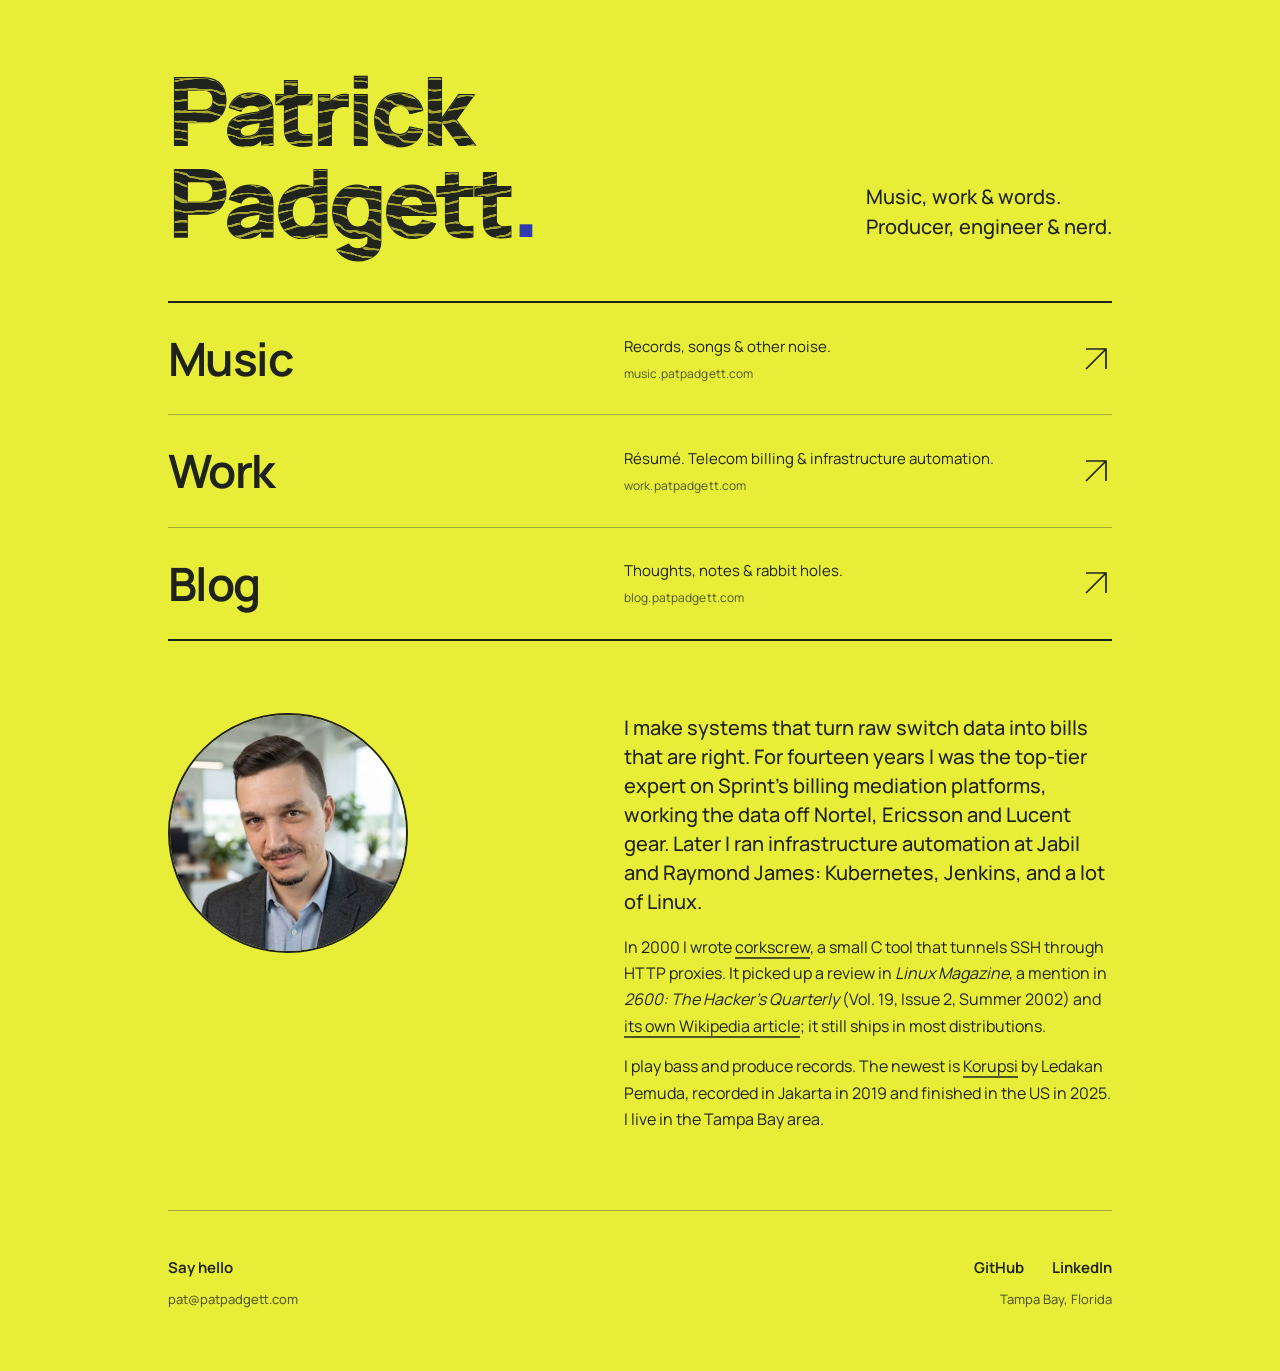
==== classic/index.html @ cf7522a0 "New hub: The Bedroom, 1988 (from genx.patpadgett.com @ cbd11b4); previous hub archived at /classic/" ====
<!doctype html>
<html lang="en">
<head>
<meta charset="utf-8"><meta name="viewport" content="width=device-width,initial-scale=1">
<title>Patrick Padgett — Music, work & words</title>
<meta name="description" content="Patrick Padgett: telecom billing mediation engineer, infrastructure automation, bassist and producer, author of corkscrew. Music, résumé and blog in one place.">
<meta name="theme-color" content="#e8ed38"><meta name="robots" content="noindex,follow">
<link rel="canonical" href="https://patpadgett.com/classic/">
<meta property="og:title" content="Patrick Padgett — Music, work &amp; words">
<meta property="og:description" content="Telecom billing mediation engineer, infrastructure automation, bassist and producer, author of corkscrew. Music, résumé and blog.">
<meta property="og:image" content="https://patpadgett.com/assets/avatar@2x.jpg">
<meta property="og:url" content="https://patpadgett.com/classic/">
<meta property="og:type" content="profile">
<meta name="twitter:card" content="summary">
<meta name="twitter:image" content="https://patpadgett.com/assets/avatar@2x.jpg">
<script type="application/ld+json">{"@context": "https://schema.org", "@graph": [{"@type": "WebSite", "@id": "https://patpadgett.com/#site", "url": "https://patpadgett.com/", "name": "Patrick Padgett", "publisher": {"@id": "https://patpadgett.com/#me"}}, {"@type": "Person", "@id": "https://patpadgett.com/#me", "name": "Patrick Padgett", "url": "https://patpadgett.com/", "image": "https://patpadgett.com/assets/avatar@2x.jpg", "email": "mailto:pat@patpadgett.com", "jobTitle": "Telecom Billing Mediation Engineer", "description": "Telecom billing mediation engineer, infrastructure automation engineer, bassist and producer, and author of corkscrew (SSH over HTTP proxies).", "address": {"@type": "PostalAddress", "addressLocality": "Tampa Bay", "addressRegion": "FL", "addressCountry": "US"}, "sameAs": ["https://www.linkedin.com/in/patpadgett", "https://github.com/patpadgett", "https://work.patpadgett.com/", "https://music.patpadgett.com/", "https://blog.patpadgett.com/", "https://en.wikipedia.org/wiki/Corkscrew_(program)"], "knowsAbout": ["Telecom billing mediation", "Revenue assurance", "Kubernetes", "Jenkins", "Linux", "corkscrew", "Music production", "Bass guitar"]}]}</script>
<link rel="stylesheet" href="styles.css">
</head>
<body>
<main>
<header><h1>Patrick<br>Padgett<span class="period">.</span></h1><p class="intro">Music, work &amp; words.<br>Producer, engineer &amp; nerd.</p></header>
<nav aria-label="Explore my websites">
<a class="destination" href="https://music.patpadgett.com"><span class="name">Music</span><span class="detail">Records, songs &amp; other noise.<span class="domain">music.patpadgett.com</span></span><svg viewBox="0 0 32 32" aria-hidden="true"><path d="M6 26 26 6M6 6h20v20"/></svg></a>
<a class="destination" href="https://work.patpadgett.com"><span class="name">Work</span><span class="detail">Résumé. Telecom billing &amp; infrastructure automation.<span class="domain">work.patpadgett.com</span></span><svg viewBox="0 0 32 32" aria-hidden="true"><path d="M6 26 26 6M6 6h20v20"/></svg></a>
<a class="destination" href="https://blog.patpadgett.com"><span class="name">Blog</span><span class="detail">Thoughts, notes &amp; rabbit holes.<span class="domain">blog.patpadgett.com</span></span><svg viewBox="0 0 32 32" aria-hidden="true"><path d="M6 26 26 6M6 6h20v20"/></svg></a>
</nav>
<section class="about" aria-labelledby="about-h">
<h2 id="about-h" class="about__h">About</h2>
<img class="about__photo" src="assets/avatar.jpg" srcset="assets/avatar.jpg 1x, assets/avatar@2x.jpg 2x" width="240" height="240" alt="Portrait of Patrick Padgett" loading="eager">
<div class="about__text">
<p>I make systems that turn raw switch data into bills that are right. For fourteen years I was the top-tier expert on Sprint&rsquo;s billing mediation platforms, working the data off Nortel, Ericsson and Lucent gear. Later I ran infrastructure automation at Jabil and Raymond James: Kubernetes, Jenkins, and a lot of Linux.</p>
<p>In 2000 I wrote <a href="https://github.com/patpadgett/corkscrew">corkscrew</a>, a small C tool that tunnels SSH through HTTP proxies. It picked up a review in <cite>Linux Magazine</cite>, a mention in <cite>2600: The Hacker&rsquo;s Quarterly</cite> (Vol. 19, Issue&nbsp;2, Summer 2002) and <a href="https://en.wikipedia.org/wiki/Corkscrew_(program)">its own Wikipedia article</a>; it still ships in most distributions.</p>
<p>I play bass and produce records. The newest is <a href="https://music.patpadgett.com">Korupsi</a> by Ledakan Pemuda, recorded in Jakarta in 2019 and finished in the US in 2025. I live in the Tampa Bay area.</p>
</div>
</section>
<footer><div class="foot__col"><a href="mailto:pat@patpadgett.com">Say hello</a><span class="email">pat@patpadgett.com</span></div><div class="foot__col foot__col--r"><span class="foot__links"><a href="https://github.com/patpadgett">GitHub</a><a href="https://www.linkedin.com/in/patpadgett">LinkedIn</a></span><span class="where">Tampa Bay, Florida</span></div></footer>
</main>
<script src="vat.js" defer></script>
</body>
</html>
---- classic/styles.css ----
@font-face{font-family:Manrope;src:url('assets/manrope.woff2') format('woff2');font-weight:200 800;font-display:swap}
:root{--paper:#e8ed38;--ink:#20231c;--muted:#505529;--line:#a4aa31;--focus:#303ab1;color-scheme:light;font-family:Manrope,sans-serif;color:var(--ink);background:var(--paper)}
*{box-sizing:border-box}body{margin:0}::selection{color:var(--paper);background:var(--ink)}html{scrollbar-color:var(--ink) var(--paper)}
main{width:min(1040px,100%);margin:auto;padding:64px 48px 56px;min-height:100svh;display:flex;flex-direction:column}
header{display:flex;align-items:flex-end;justify-content:space-between;gap:32px;padding-bottom:54px}
h1{font-size:clamp(56px,7.3vw,96px);font-weight:800;line-height:.98;letter-spacing:-.04em;margin:0;position:relative;overflow:clip;overflow-clip-margin:.3em}.period{color:var(--focus)}
.vat{position:absolute;top:0;left:0;pointer-events:none;z-index:0;mask-repeat:no-repeat;-webkit-mask-repeat:no-repeat;mask-size:100% 100%;-webkit-mask-size:100% 100%}.vat-on{color:transparent;isolation:isolate;-webkit-text-stroke:1.25px var(--ink);paint-order:stroke fill}.vat-on>*:not(.vat){position:relative;z-index:1}.vat-on .period{color:var(--focus);-webkit-text-stroke:0;cursor:pointer;display:inline-block;transition:transform .26s cubic-bezier(.16,1,.3,1)}.vat-on .period:hover{transform:translateY(-.04em) scale(1.08)}.vat-on .period.is-pressed{transform:translateY(.03em) scale(.9);transition-duration:.1s}
@media(prefers-reduced-motion:reduce){.vat{display:none}.vat-on{color:var(--ink)}}
.intro{margin:0 0 5px;font-size:20px;line-height:1.5;font-weight:500;text-wrap:balance}
.about{display:grid;grid-template-columns:1fr 1fr 32px;column-gap:24px;align-items:start;padding:72px 0 64px;border-bottom:1px solid var(--line)}.about__text{grid-column:2/4}.about__h{position:absolute;width:1px;height:1px;overflow:hidden;clip:rect(0 0 0 0);white-space:nowrap}.about__photo{border-radius:50%;object-fit:cover;border:2px solid var(--ink)}.about__text p{margin:0 0 14px;font-size:16px;line-height:1.65;text-wrap:pretty}.about__text p:first-child{font-size:20px;line-height:1.45;font-weight:500;margin-bottom:18px}.about__photo{width:240px;height:240px}.about__text cite{font-style:italic}.about__text a{text-decoration:underline;text-decoration-color:var(--muted);text-decoration-thickness:1.5px;text-underline-offset:4px;padding-block:2px}.about__text a:hover{text-decoration-color:var(--ink)}
nav{border-top:2px solid var(--ink)}.destination:last-child{border-bottom:2px solid var(--ink)}a{color:inherit;text-decoration:none;text-underline-offset:5px}
.destination{display:grid;grid-template-columns:1fr 1fr 32px;align-items:center;column-gap:24px;padding:28px 0;border-bottom:1px solid var(--line);position:relative;transition:background-color .22s var(--ease-out),transform .28s var(--ease-out);--ease-out:cubic-bezier(.16,1,.3,1)}
.name{font-size:clamp(30px,4.2vw,46px);font-weight:650;letter-spacing:-.035em;line-height:1.2;transition:transform .28s cubic-bezier(.16,1,.3,1)}.detail{font-size:15px;line-height:1.6}.domain{display:block;font-size:12px;color:var(--muted);margin-top:5px;letter-spacing:.01em}
svg{width:32px;height:32px;fill:none;stroke:currentColor;stroke-width:1.7;justify-self:end;transition:transform .28s cubic-bezier(.16,1,.3,1)}
a:focus-visible{outline:3px solid var(--focus);outline-offset:5px}.destination:focus-visible{outline-offset:-3px}.destination::before{content:"";position:absolute;inset:0 -16px;background:#dce22f;opacity:0;transition:opacity .22s;z-index:-1}.destination:hover::before,.destination:focus-visible::before{opacity:1}.destination:hover .name,.destination:focus-visible .name{transform:translateX(12px)}.destination:hover svg,.destination:focus-visible svg{transform:translate(3px,-3px)}.destination:active .name{transform:translateX(16px);transition-duration:.1s}.destination:active svg{transform:translate(6px,-6px);transition-duration:.1s}
.tw404{display:block;color:var(--muted);font-size:14px;margin-top:6px;word-break:break-all}
.lost{margin:40px 0 0;font-size:16px}.lost a{text-decoration:underline;text-decoration-color:var(--muted);text-underline-offset:4px}.lost a:hover{text-decoration-color:var(--ink)}
footer{margin-top:auto;padding:40px 0 0;display:flex;justify-content:space-between;align-items:flex-start;gap:28px;font-size:15px;font-weight:650}.foot__col{display:flex;flex-direction:column}.foot__col--r{text-align:right;align-items:flex-end}.foot__links{display:flex;gap:28px}footer a{display:inline-block;padding:6px 0;line-height:1.4}.email,.where{display:block;color:var(--muted);font-size:13px;font-weight:450;line-height:1.4;padding:6px 0}footer a:hover{text-decoration:underline;text-underline-offset:5px;text-decoration-color:var(--ink)}
@media(max-width:1000px){.about{grid-template-columns:1fr 1fr 32px}.about__photo{width:200px;height:200px}.about__text{grid-column:2/4}.about__text p:first-child{font-size:19px}}
@media(max-width:820px){.about{grid-template-columns:160px 1fr;column-gap:32px}.about__photo{width:160px;height:160px}.about__text{grid-column:2}.about__text p:first-child{font-size:18px}header{align-items:flex-end}.intro{font-size:18px}}
@media(max-width:640px){.about{grid-template-columns:1fr;gap:20px;padding:52px 0 40px}.about__text{grid-column:1}.about__photo{width:112px;height:112px}.about__text p:first-child{font-size:18px}main{padding:40px 24px 24px}header{display:block;padding-bottom:32px}h1{font-size:64px}.intro{font-size:16px;margin-top:24px;line-height:1.5}.destination{grid-template-columns:1fr 28px;gap:8px;padding:22px 0}.name{font-size:34px}.detail{grid-column:1;grid-row:2;font-size:14px}.destination svg{grid-column:2;grid-row:1/3;width:26px;height:26px}.domain{font-size:12px;margin-top:3px}footer{gap:20px;padding-top:30px;font-size:13px}.email,.where{font-size:12px}}
@media(max-width:360px){main{padding-inline:20px}h1{font-size:58px}footer{gap:14px}}
@media(prefers-reduced-motion:reduce){*,*::before,*::after{transition-duration:.01ms!important}.destination:hover .name,.destination:focus-visible .name,.destination:active .name,.destination:hover svg,.destination:focus-visible svg,.destination:active svg{transform:none}}
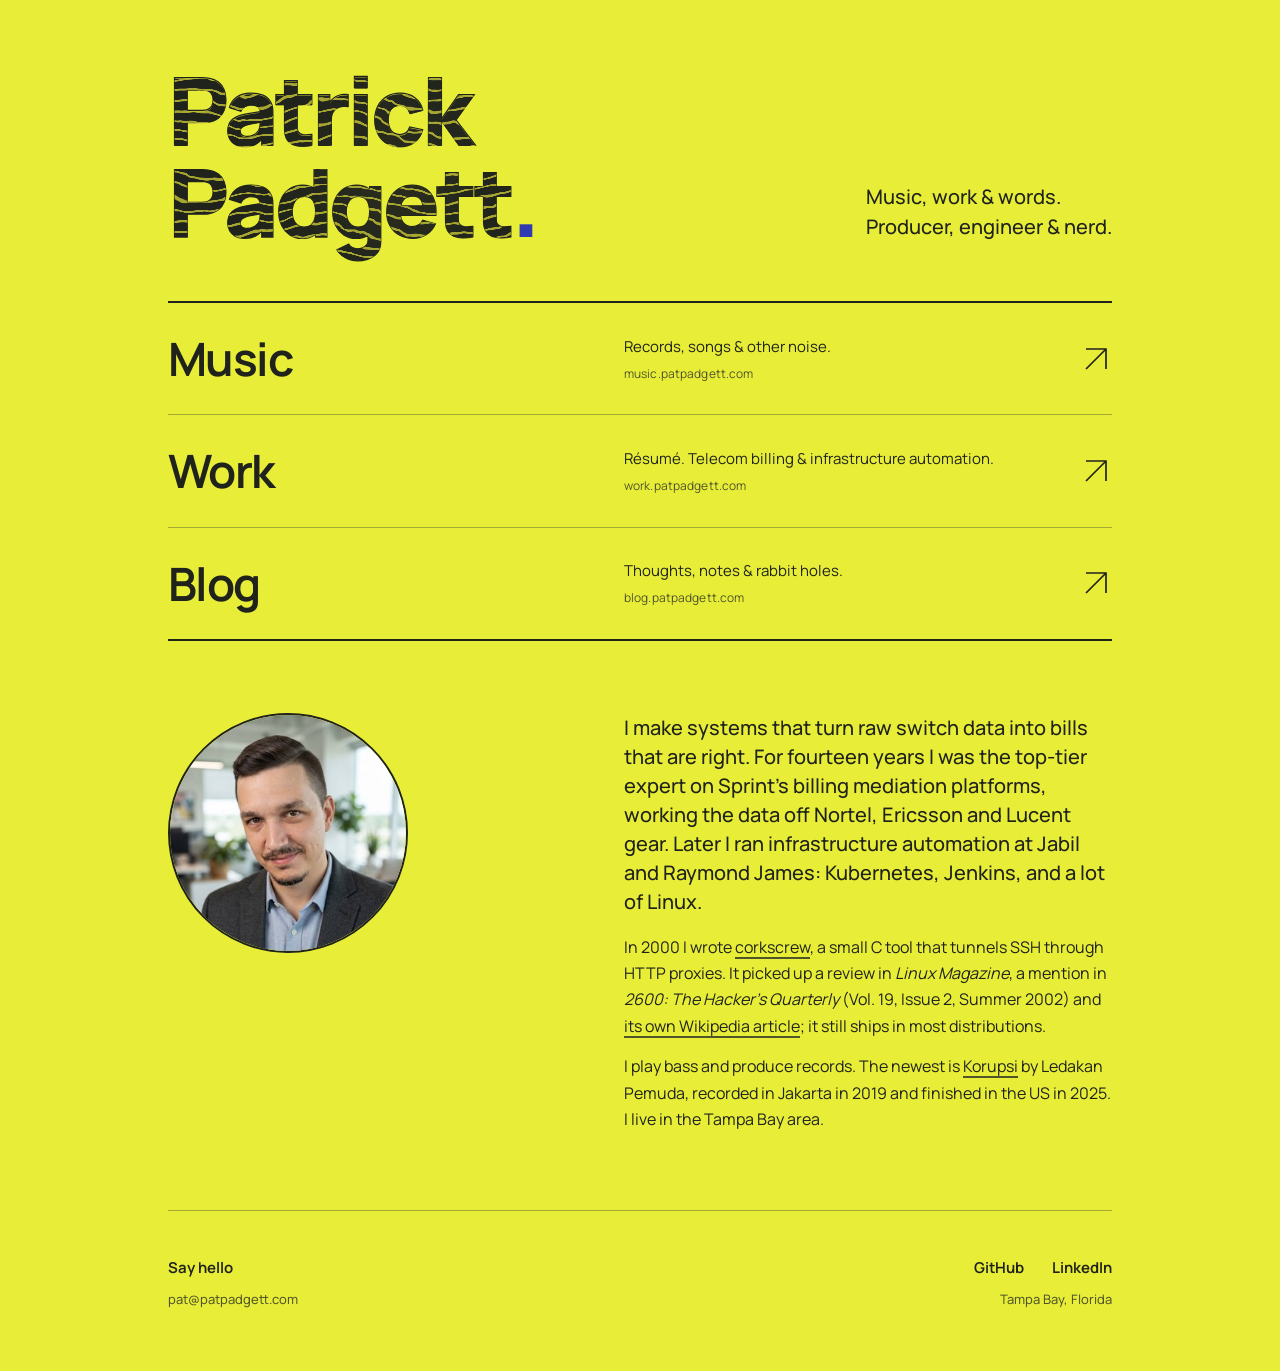
==== commit b9f649fe: "Add Google Analytics (G-F128M4WQ57)" ====
--- a/classic/index.html
+++ b/classic/index.html
@@ -1,6 +1,9 @@
 <!doctype html>
 <html lang="en">
 <head>
+<!-- Google tag (gtag.js) -->
+<script async src="https://www.googletagmanager.com/gtag/js?id=G-F128M4WQ57"></script>
+<script>window.dataLayer=window.dataLayer||[];function gtag(){dataLayer.push(arguments);}gtag('js',new Date());gtag('config','G-F128M4WQ57');</script>
 <meta charset="utf-8"><meta name="viewport" content="width=device-width,initial-scale=1">
 <title>Patrick Padgett — Music, work & words</title>
 <meta name="description" content="Patrick Padgett: telecom billing mediation engineer, infrastructure automation, bassist and producer, author of corkscrew. Music, résumé and blog in one place.">
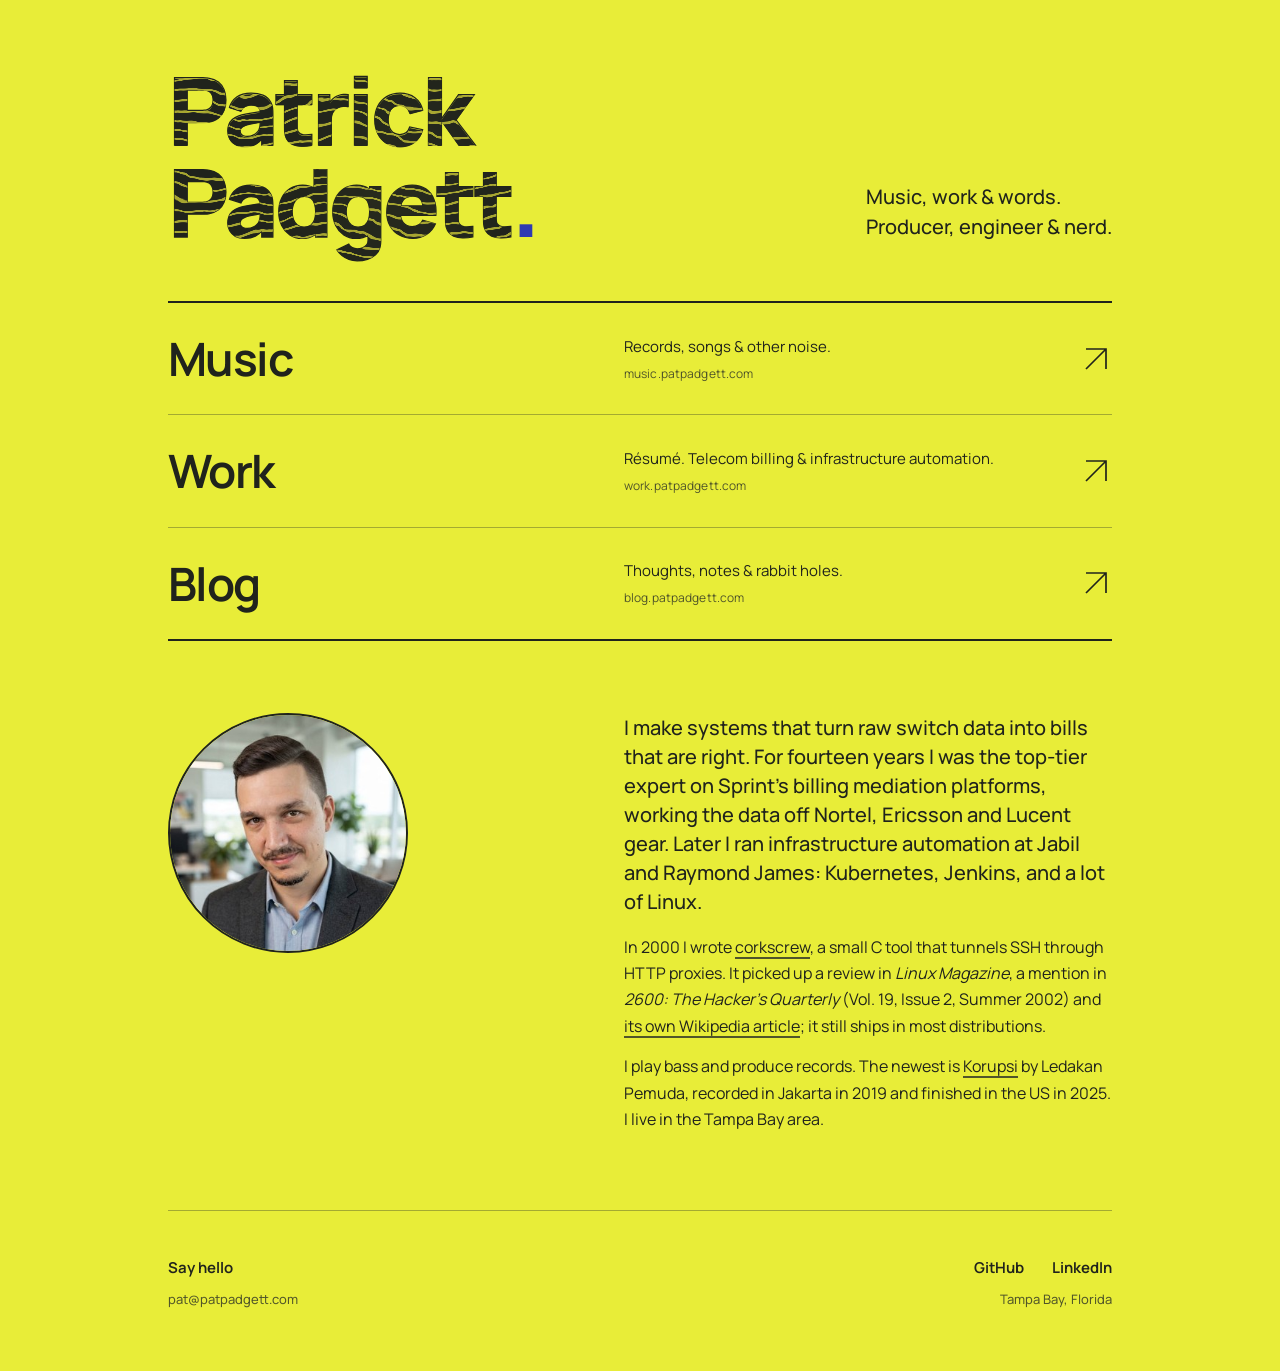
==== commit 090e3efb: "Remove Google Analytics + Clarity; add Hotjar" ====
--- a/classic/index.html
+++ b/classic/index.html
@@ -1,9 +1,17 @@
 <!doctype html>
 <html lang="en">
 <head>
-<!-- Google tag (gtag.js) -->
-<script async src="https://www.googletagmanager.com/gtag/js?id=G-F128M4WQ57"></script>
-<script>window.dataLayer=window.dataLayer||[];function gtag(){dataLayer.push(arguments);}gtag('js',new Date());gtag('config','G-F128M4WQ57');</script>
+<!-- Hotjar Tracking Code for patpadgett.com -->
+<script>
+    (function(h,o,t,j,a,r){
+        h.hj=h.hj||function(){(h.hj.q=h.hj.q||[]).push(arguments)};
+        h._hjSettings={hjid:6780879,hjsv:6};
+        a=o.getElementsByTagName('head')[0];
+        r=o.createElement('script');r.async=1;
+        r.src=t+h._hjSettings.hjid+j+h._hjSettings.hjsv;
+        a.appendChild(r);
+    })(window,document,'https://static.hotjar.com/c/hotjar-','.js?sv=');
+</script>
 <meta charset="utf-8"><meta name="viewport" content="width=device-width,initial-scale=1">
 <title>Patrick Padgett — Music, work & words</title>
 <meta name="description" content="Patrick Padgett: telecom billing mediation engineer, infrastructure automation, bassist and producer, author of corkscrew. Music, résumé and blog in one place.">
